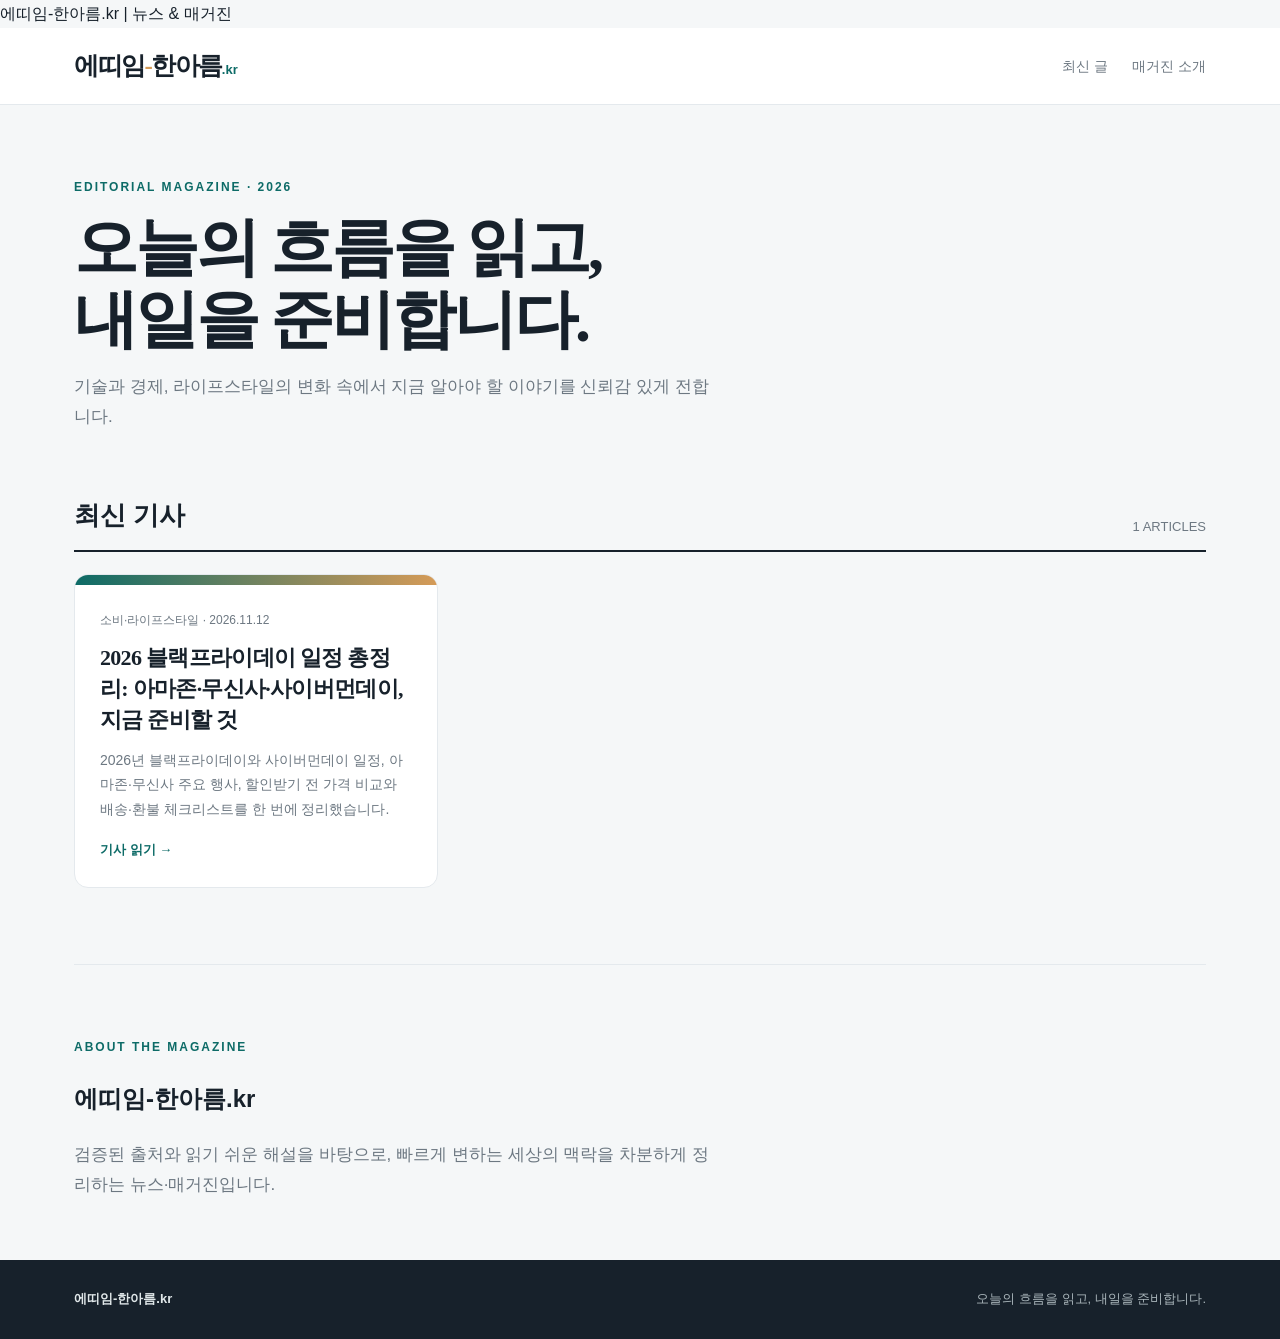
==== index.html @ 194650d3 "Build ettim-hanareum magazine website" ====
<!doctype html>
<html lang="ko">
<head>
  <meta charset="utf-8">
  <meta name="viewport" content="width=device-width, initial-scale=1">
  <meta name="description" content="에띠임-한아름.kr — 신뢰할 수 있는 최신 뉴스와 매거진."
  <title>에띠임-한아름.kr | 뉴스 & 매거진</title>
  <link rel="stylesheet" href="styles.css">
</head>
<body>
  <header class="site-header">
    <div class="header-inner">
      <a class="brand" href="#/">에띠임<span>-</span>한아름<small>.kr</small></a>
      <nav aria-label="주요 메뉴"><a href="#/">최신 글</a><a href="#about">매거진 소개</a></nav>
    </div>
  </header>
  <main id="app" class="shell" aria-live="polite"></main>
  <footer class="site-footer"><div class="shell"><strong>에띠임-한아름.kr</strong><span>오늘의 흐름을 읽고, 내일을 준비합니다.</span></div></footer>
  <script src="app.js"></script>
</body>
</html>
---- styles.css ----
:root{--ink:#17212b;--muted:#6d7882;--line:#e4e9ed;--paper:#fff;--wash:#f5f7f8;--accent:#0d6b67;--accent2:#d59b58;--max:1180px}*{box-sizing:border-box}html{scroll-behavior:smooth}body{margin:0;color:var(--ink);background:var(--wash);font-family:Arial,"Noto Sans KR",sans-serif;line-height:1.75}.site-header{background:var(--paper);border-bottom:1px solid var(--line);position:sticky;top:0;z-index:10}.header-inner{max-width:var(--max);margin:auto;height:76px;padding:0 24px;display:flex;align-items:center;justify-content:space-between}.brand{color:var(--ink);font-family:Georgia,"Noto Serif KR",serif;font-size:25px;font-weight:700;letter-spacing:-1.5px;text-decoration:none}.brand span{color:var(--accent2)}.brand small{font:600 13px Arial;color:var(--accent);letter-spacing:0}.header-inner nav{display:flex;gap:24px}.header-inner nav a{color:var(--muted);font-size:14px;text-decoration:none}.header-inner nav a:hover{color:var(--accent)}.shell{max-width:var(--max);margin:auto;padding:0 24px}.hero{padding:72px 0 44px}.eyebrow{color:var(--accent);font-size:12px;font-weight:700;letter-spacing:2px;text-transform:uppercase}.hero h1{font-family:Georgia,"Noto Serif KR",serif;font-size:clamp(36px,5vw,64px);letter-spacing:-3px;line-height:1.12;margin:14px 0}.hero p{max-width:650px;color:var(--muted);font-size:17px}.section-title{display:flex;align-items:end;justify-content:space-between;border-bottom:2px solid var(--ink);margin-bottom:22px;padding-bottom:12px}.section-title h2{font-family:Georgia,"Noto Serif KR",serif;font-size:26px;margin:0}.count{color:var(--muted);font-size:13px}.post-grid{display:grid;grid-template-columns:repeat(3,1fr);gap:20px;padding-bottom:76px}.card{background:var(--paper);border:1px solid var(--line);border-radius:14px;overflow:hidden;display:flex;flex-direction:column;min-height:310px;transition:.2s box-shadow,.2s transform}.card:hover{box-shadow:0 12px 30px #17212b12;transform:translateY(-3px)}.card-top{height:10px;background:linear-gradient(90deg,var(--accent),var(--accent2))}.card-body{padding:25px;display:flex;flex:1;flex-direction:column}.card-meta,.article-meta{color:var(--muted);font-size:12px}.card h3{font-family:Georgia,"Noto Serif KR",serif;font-size:22px;line-height:1.4;letter-spacing:-.7px;margin:12px 0}.card p{color:var(--muted);font-size:14px;margin:0 0 18px}.read-more{color:var(--accent);font-size:13px;font-weight:700;text-decoration:none;margin-top:auto}.article{background:var(--paper);max-width:850px;margin:54px auto 80px;padding:clamp(28px,6vw,72px);border:1px solid var(--line);border-radius:16px}.back{color:var(--accent);font-size:13px;text-decoration:none}.article h1{font-family:Georgia,"Noto Serif KR",serif;font-size:clamp(32px,5vw,52px);line-height:1.25;letter-spacing:-2.5px;margin:22px 0 14px}.article-lead{border-left:3px solid var(--accent2);color:#52616b;font-size:18px;padding-left:18px;margin:26px 0 36px}.copy-btn{background:var(--accent);border:0;border-radius:7px;color:#fff;cursor:pointer;font-weight:700;padding:11px 16px}.copy-btn:hover{background:#09524f}.article-content{font-size:16px}.article-content h2{font-family:Georgia,"Noto Serif KR",serif;font-size:29px;line-height:1.35;border-top:1px solid var(--line);margin:44px 0 17px;padding-top:27px}.article-content h3{font-size:21px;margin:30px 0 9px}.article-content p{margin:0 0 18px}.article-content blockquote{background:#f2f7f6;border-radius:8px;color:#385b58;margin:18px 0;padding:17px 20px}.article-content ul,.article-content ol{padding-left:24px}.article-content table{border-collapse:collapse;display:block;max-width:100%;overflow:auto;margin:20px 0}.article-content th,.article-content td{border:1px solid var(--line);padding:10px 13px;text-align:left;white-space:nowrap}.article-content th{background:#f4f7f7}.article-content a{color:var(--accent)}.site-footer{background:var(--ink);color:#dfe6e8;padding:28px 0;font-size:13px}.site-footer .shell{display:flex;justify-content:space-between}.site-footer span{color:#aab6bb}@media(max-width:760px){.header-inner{height:64px;padding:0 18px}.brand{font-size:20px}.header-inner nav{gap:12px}.shell{padding:0 18px}.hero{padding:48px 0 34px}.post-grid{grid-template-columns:1fr;padding-bottom:48px}.article{margin:28px 0 50px;padding:28px 22px;border-radius:10px}.article h1{font-size:34px}.article-content{font-size:15px}.site-footer .shell{display:block}.site-footer span{display:block;margin-top:7px}}
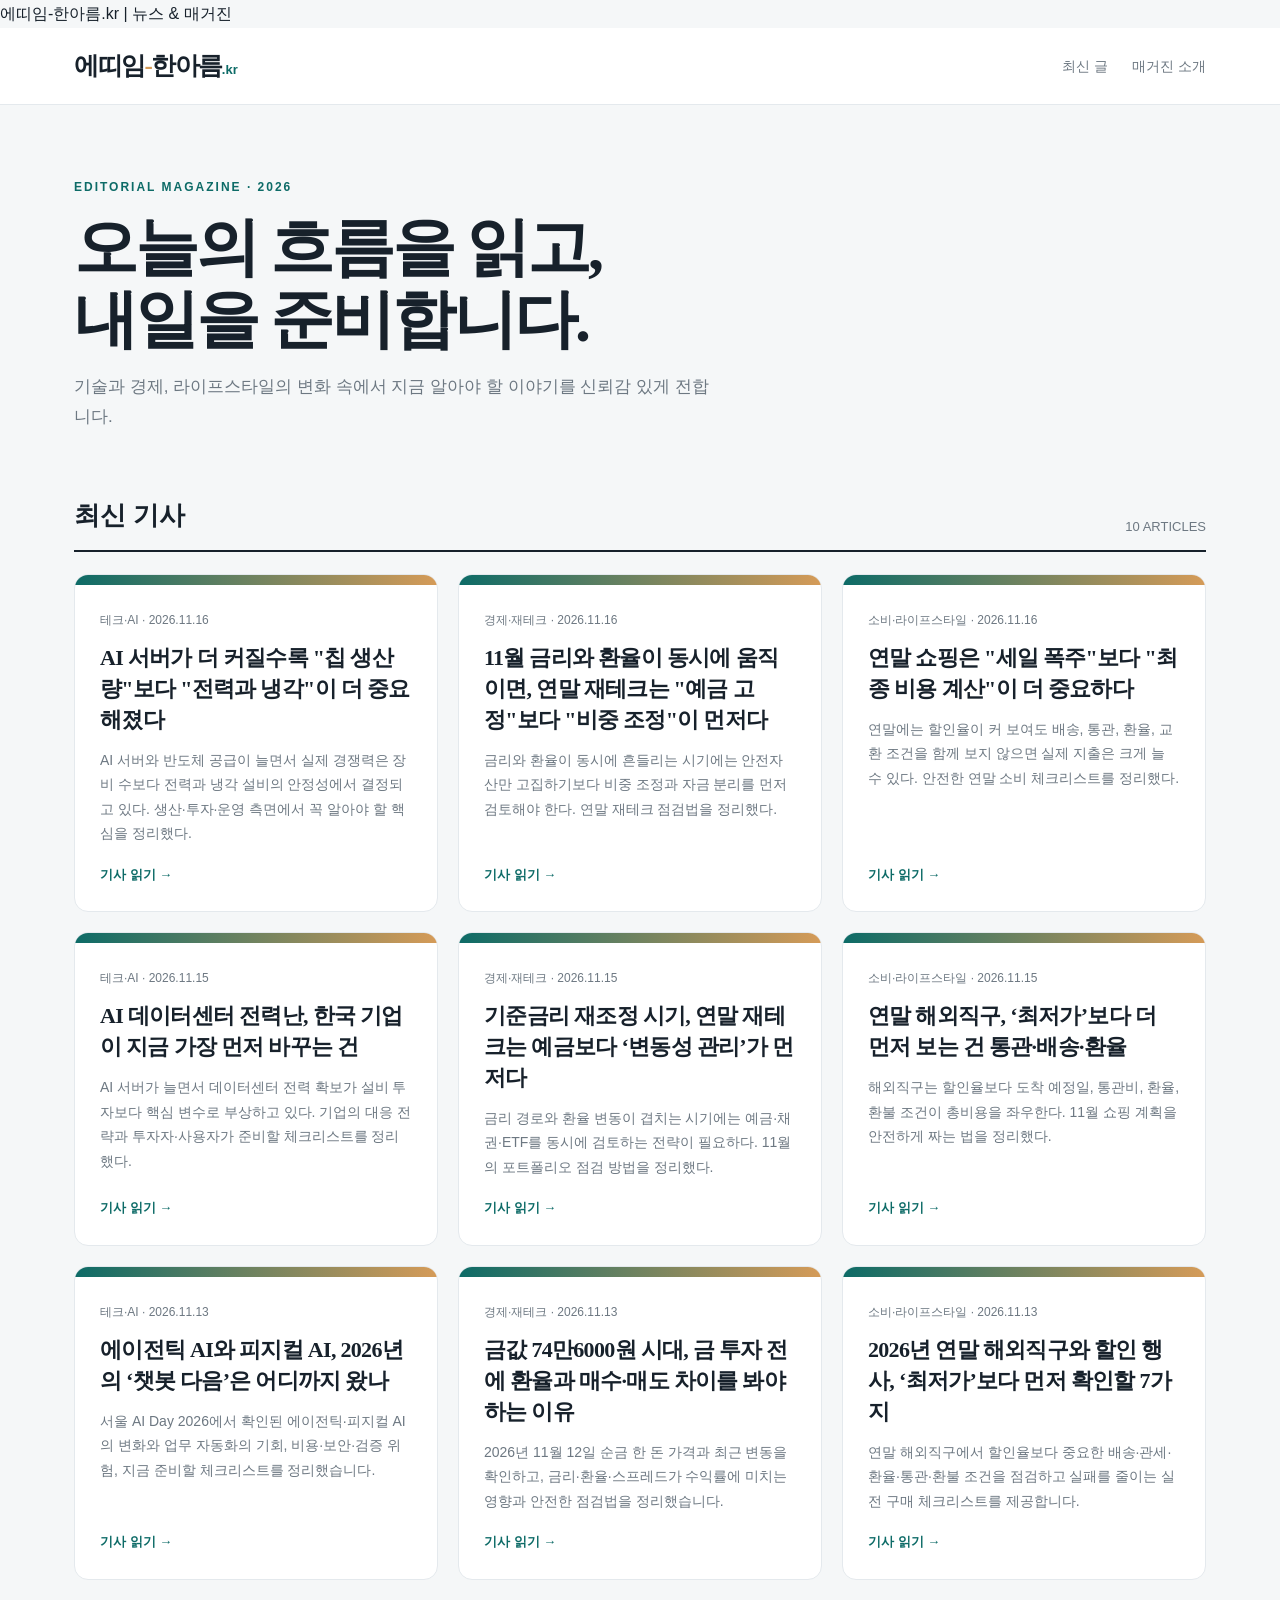
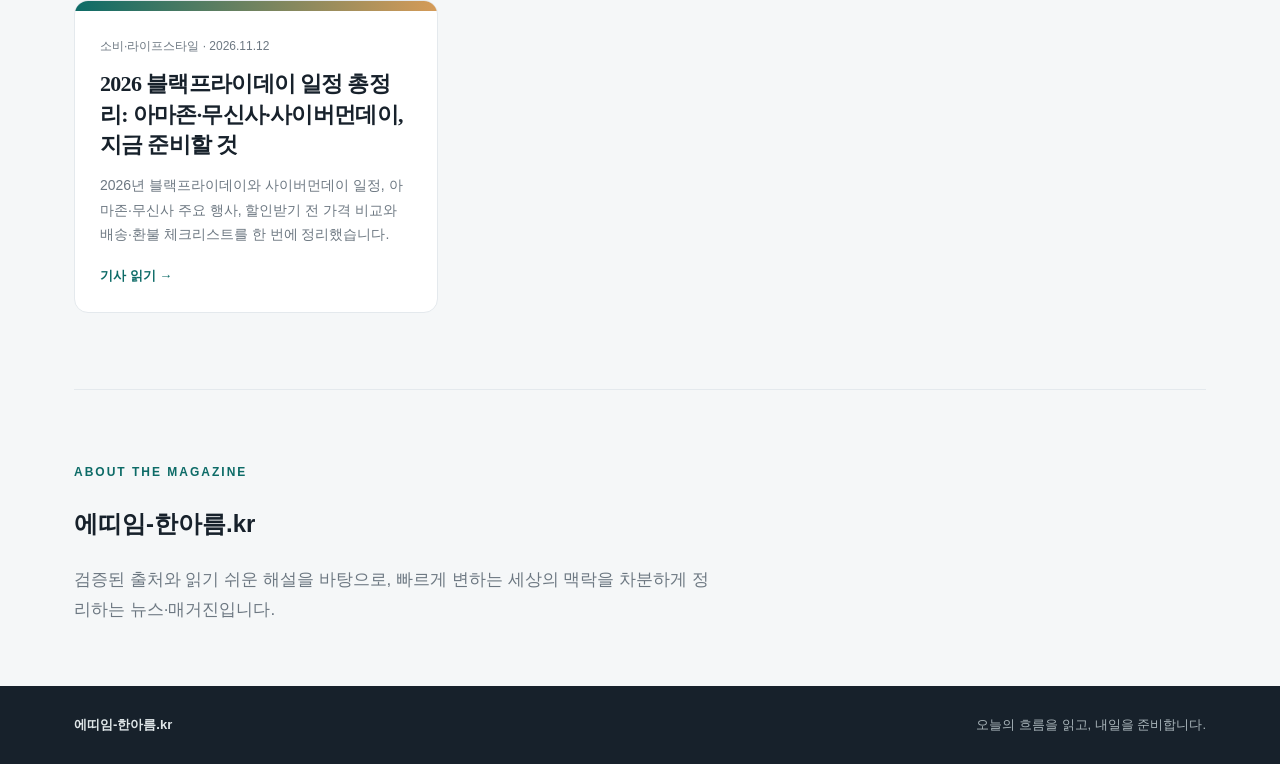
==== commit 7cc71055: "add google meta tag" ====
--- a/index.html
+++ b/index.html
@@ -6,6 +6,7 @@
   <meta name="description" content="에띠임-한아름.kr — 신뢰할 수 있는 최신 뉴스와 매거진."
   <title>에띠임-한아름.kr | 뉴스 & 매거진</title>
   <link rel="stylesheet" href="styles.css">
+<meta name="google-site-verification" content="ID1MU4OYrMVVaEndGoY9J-tuzDTmx4rXczA4zfOR1rQ" />
 </head>
 <body>
   <header class="site-header">
